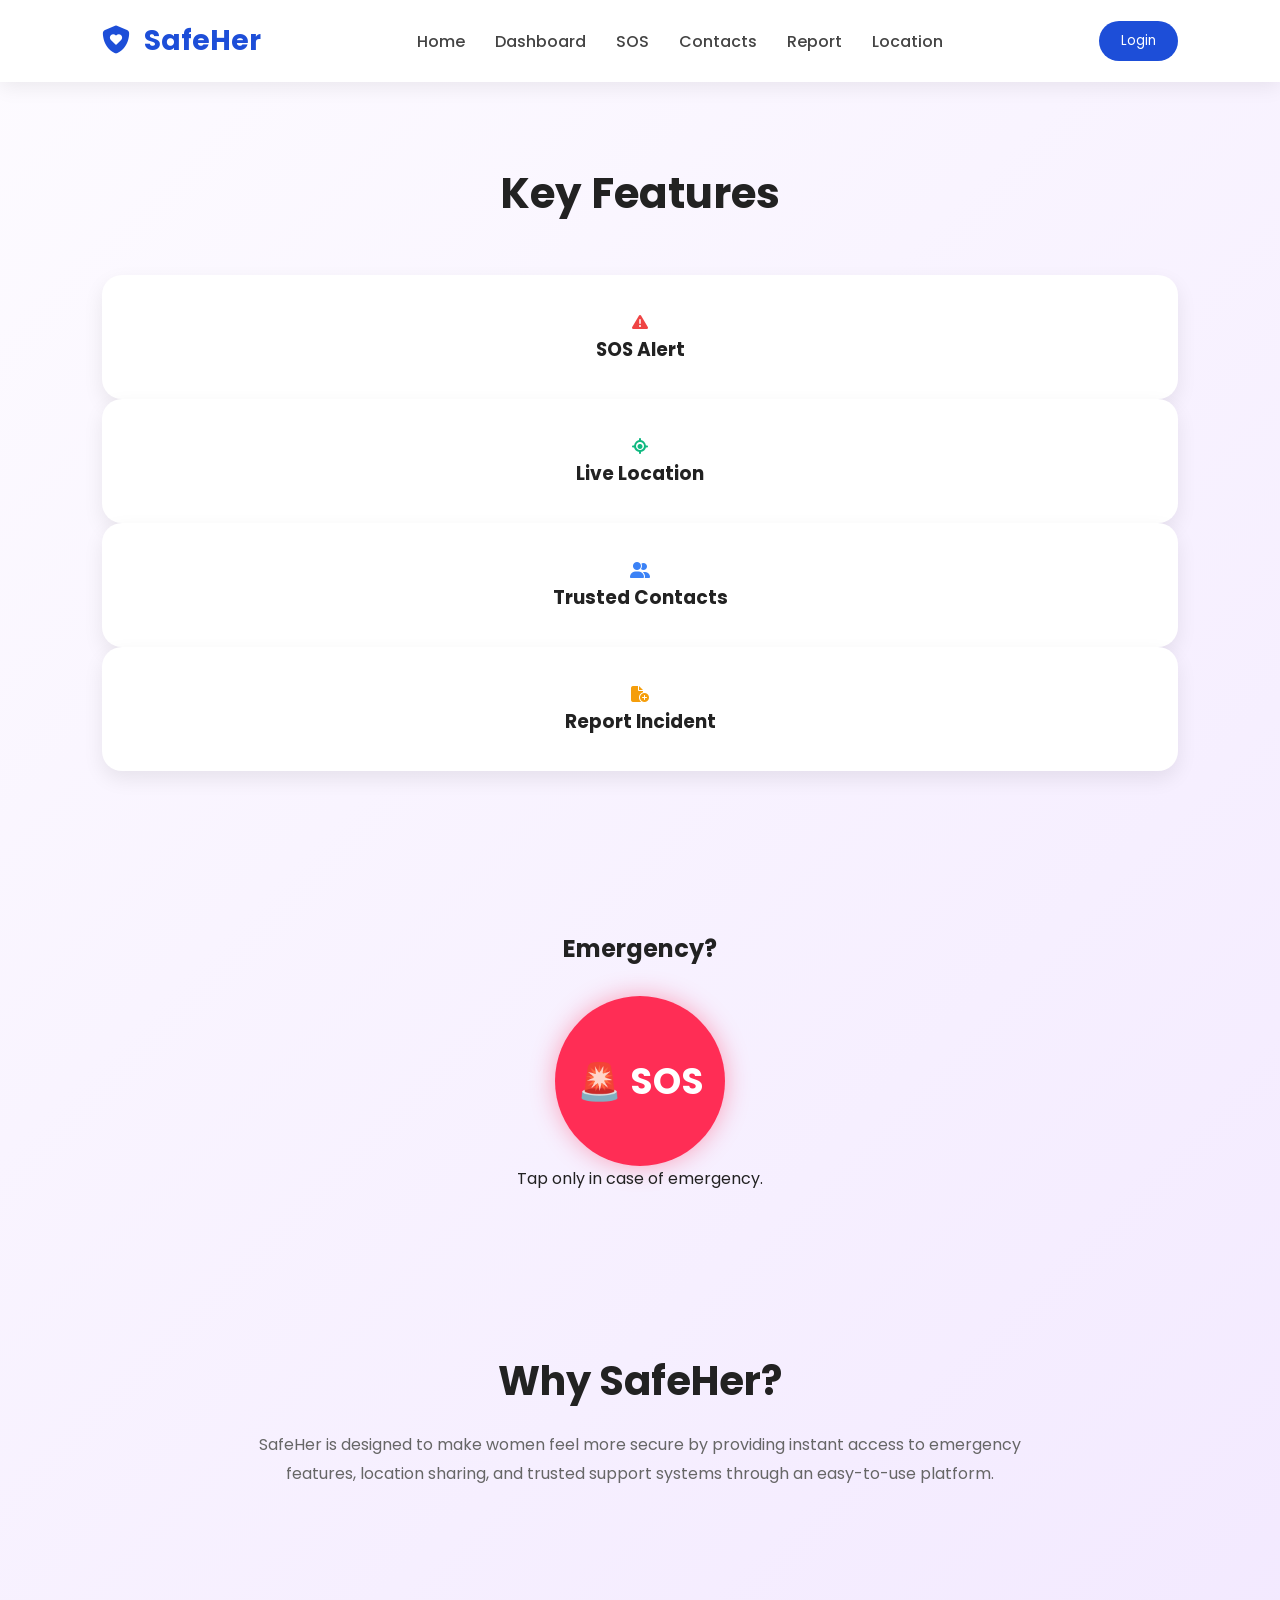
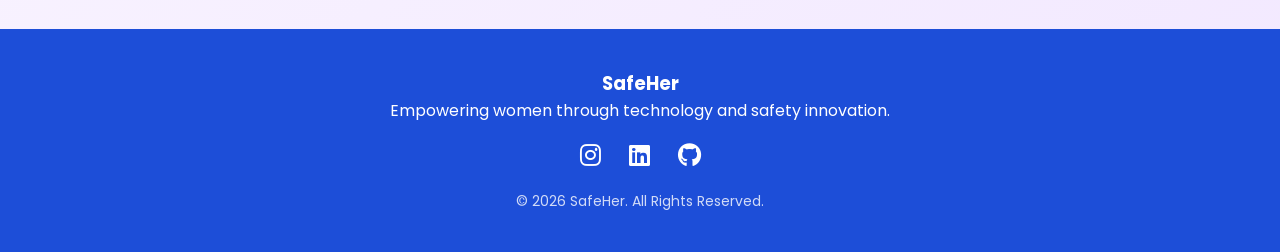
==== index.html @ ff060c8f "Add files via upload" ====
<!DOCTYPE html>
<html lang="en">
<head>
  <meta charset="UTF-8" />
  <meta name="viewport" content="width=device-width, initial-scale=1.0" />
  <title>SafeHer | Women Safety Platform</title>

  <!-- Google Font -->
  <link rel="preconnect" href="https://fonts.googleapis.com">
  <link rel="preconnect" href="https://fonts.gstatic.com" crossorigin>
  <link href="https://fonts.googleapis.com/css2?family=Poppins:wght@300;400;500;600;700&display=swap" rel="stylesheet">

  <!-- Font Awesome Icons -->
  <link rel="stylesheet"
    href="https://cdnjs.cloudflare.com/ajax/libs/font-awesome/6.5.2/css/all.min.css">

  <!-- CSS -->
  <link rel="stylesheet" href="style.css">
</head>

<body>

  <nav class="navbar">

    <div class="logo">
        <i class="fa-solid fa-shield-heart"></i>
        SafeHer
    </div>

    <ul class="nav-links">

        <li><a href="index.html">Home</a></li>

        <li><a href="dashboard.html">Dashboard</a></li>

        <li><a href="sos.html">SOS</a></li>

        <li><a href="contacts.html">Contacts</a></li>

        <li><a href="report.html">Report</a></li>

        <li><a href="location.html">Location</a></li>



    </ul>

    <a href="login.html">
    <button class="login-btn">
        Login
    </button>
    </a>

</nav>

  <!-- Features -->
  <section id="features" class="features">

    <h2>Key Features</h2>

<div class="feature-card">
    <i class="fa-solid fa-triangle-exclamation sos-icon"></i>
    <h3>SOS Alert</h3>
</div>

<div class="feature-card">
    <i class="fa-solid fa-location-crosshairs location-icon"></i>
    <h3>Live Location</h3>
</div>

<div class="feature-card">
    <i class="fa-solid fa-user-group contacts-icon"></i>
    <h3>Trusted Contacts</h3>
</div>

<div class="feature-card">
    <i class="fa-solid fa-file-circle-plus report-icon"></i>
    <h3>Report Incident</h3>
</div>

  </section>

  <!-- SOS CTA -->
  <section class="sos-section">

    <h2>Emergency?</h2>

    <button id="sosBtn" class="sos-button">
      🚨 SOS
    </button>

    <p>Tap only in case of emergency.</p>

  </section>

  <!-- About -->
  <section id="about" class="about">

    <h2>Why SafeHer?</h2>

    <p>
      SafeHer is designed to make women feel more secure by providing
      instant access to emergency features, location sharing, and
      trusted support systems through an easy-to-use platform.
    </p>

  </section>
  

  <!-- Footer -->
  <footer id="contact">

    <h3>SafeHer</h3>

    <p>
      Empowering women through technology and safety innovation.
    </p>

    <div class="socials">
      <i class="fab fa-instagram"></i>
      <i class="fab fa-linkedin"></i>
      <i class="fab fa-github"></i>
    </div>

    <p class="copyright">
      © 2026 SafeHer. All Rights Reserved.
    </p>

  </footer>

  <script src="script.js"></script>

</body>
</html>
---- style.css ----
*{
    margin:0;
    padding:0;
    box-sizing:border-box;
    font-family:'Poppins',sans-serif;
}

body{
    background:linear-gradient(135deg,#fdfbff,#f2e8ff);
    color:#222;
}

/* NAVBAR */

.navbar{
    display:flex;
    justify-content:space-between;
    align-items:center;
    padding:20px 8%;
    background:white;
    box-shadow:0 4px 20px rgba(0,0,0,0.08);
    position:sticky;
    top:0;
    z-index:1000;
}

.logo{
    font-size:28px;
    font-weight:700;
    color:#1D4ED8;
}

.logo i{
    margin-right:8px;
}

.nav-links{
    display:flex;
    list-style:none;
    gap:30px;
}

.nav-links a{
    text-decoration:none;
    color:#444;
    font-weight:500;
    transition:0.3s;
}

.nav-links a:hover{
    color: #1D4ED8;
}

.login-btn{
    padding:10px 22px;
    border:none;
    border-radius:25px;
    background:#1D4ED8;
    color:white;
    cursor:pointer;
    transition:.3s;
}

.login-btn:hover{
    transform:scale(1.05);
}

/* HERO */

.hero{
    display:flex;
    justify-content:space-between;
    align-items:center;
    padding:80px 8%;
    flex-wrap:wrap;
}

.hero-text{
    flex:1;
    min-width:320px;
}

.hero-text h1{
    font-size:58px;
    line-height:1.2;
}

.hero-text span{
    color:#1D4ED8;
}

.hero-text p{
    margin-top:20px;
    font-size:18px;
    color:#666;
    max-width:550px;
}

.hero-buttons{
    margin-top:35px;
}

.primary-btn,
.secondary-btn{
    padding:14px 28px;
    border:none;
    border-radius:30px;
    cursor:pointer;
    margin-right:15px;
    font-size:16px;
}

.primary-btn{
    background:#1D4ED8;
    color:white;
}

.primary-btn:hover{
    transform:translateY(-3px);
}

.secondary-btn{
    background:white;
    box-shadow:0 4px 15px rgba(0,0,0,.1);
}

/* GLASS CARDS */

.hero-image{
    display:flex;
    flex-direction:column;
    gap:25px;
    margin-top:40px;
}

.glass-card{
    width:260px;
    padding:30px;
    background:rgba(255,255,255,0.45);
    backdrop-filter:blur(10px);
    border-radius:20px;
    box-shadow:0 8px 25px rgba(0,0,0,.08);
    transition:.3s;
}

.glass-card:hover{
    transform:translateY(-8px);
}

.glass-card i{
    font-size:35px;
    color:#e11515;
    margin-bottom:10px;
}

/* FEATURES */

.features{
    padding:80px 8%;
    text-align:center;
}

.features h2{
    font-size:42px;
    margin-bottom:50px;
}

.feature-grid{
    display:grid;
    grid-template-columns:repeat(auto-fit,minmax(240px,1fr));
    gap:25px;
}

.feature-card{
    background:white;
    padding:35px;
    border-radius:20px;
    box-shadow:0 8px 20px rgba(0,0,0,.08);
    transition:.3s;
}

.feature-card:hover{
    transform:translateY(-10px);
}

/* SOS Alert - Red */
.sos-icon {
    color: #EF4444;
}

/* Live Location - Green */
.location-icon {
    color: #10B981;
}

/* Trusted Contacts - Blue */
.contacts-icon {
    color: #3B82F6;
}

/* Report Incident - Orange */
.report-icon {
    color: #F59E0B;
}

/* SOS */

.sos-section{
    padding:80px 20px;
    text-align:center;
}

.sos-button{
    margin-top:30px;
    width:170px;
    height:170px;
    border-radius:50%;
    border:none;
    font-size:36px;
    font-weight:bold;
    background:#ff2d55;
    color:white;
    cursor:pointer;
    animation:pulse 1.6s infinite;
    box-shadow:0 0 25px rgba(255,45,85,.4);
}

@keyframes pulse{
    0%{
        transform:scale(1);
    }
    50%{
        transform:scale(1.08);
    }
    100%{
        transform:scale(1);
    }
}

/* ABOUT */

.about{
    padding:80px 10%;
    text-align:center;
}

.about h2{
    font-size:40px;
    margin-bottom:20px;
}

.about p{
    color:#666;
    line-height:1.8;
    max-width:800px;
    margin:auto;
}

/* FOOTER */

footer{
    margin-top:60px;
    background:#1D4ED8;
    color:white;
    text-align:center;
    padding:40px 20px;
}

.socials{
    margin:20px 0;
}

.socials i{
    font-size:24px;
    margin:0 12px;
    cursor:pointer;
}

.socials i:hover{
    transform:scale(1.2);
}

.copyright{
    opacity:0.8;
    font-size:14px;
}

/* MOBILE */

@media(max-width:768px){

    .navbar{
        flex-direction:column;
        gap:15px;
    }

    .nav-links{
        flex-wrap:wrap;
        justify-content:center;
    }

    .hero{
        text-align:center;
    }

    .hero-text h1{
        font-size:42px;
    }

    .hero-image{
        align-items:center;
    }

}
.report-form{
    max-width:600px;
    margin:auto;
    display:flex;
    flex-direction:column;
    gap:15px;
}

.report-form input,
.report-form textarea{

    padding:15px;
    border:none;
    border-radius:15px;
    box-shadow:0 4px 10px rgba(0,0,0,.1);

}

.report-form button{
    margin-top:10px;
}
.back-btn{
    display:inline-block;
    margin:20px;
    padding:10px 20px;
    text-decoration:none;
    background:white;
    color:#1D4ED8;
    border-radius:25px;
    box-shadow:0 4px 10px rgba(0,0,0,.1);
    transition:.3s;
}

.back-btn:hover{
    background:#1D4ED8;
    color:white;
}
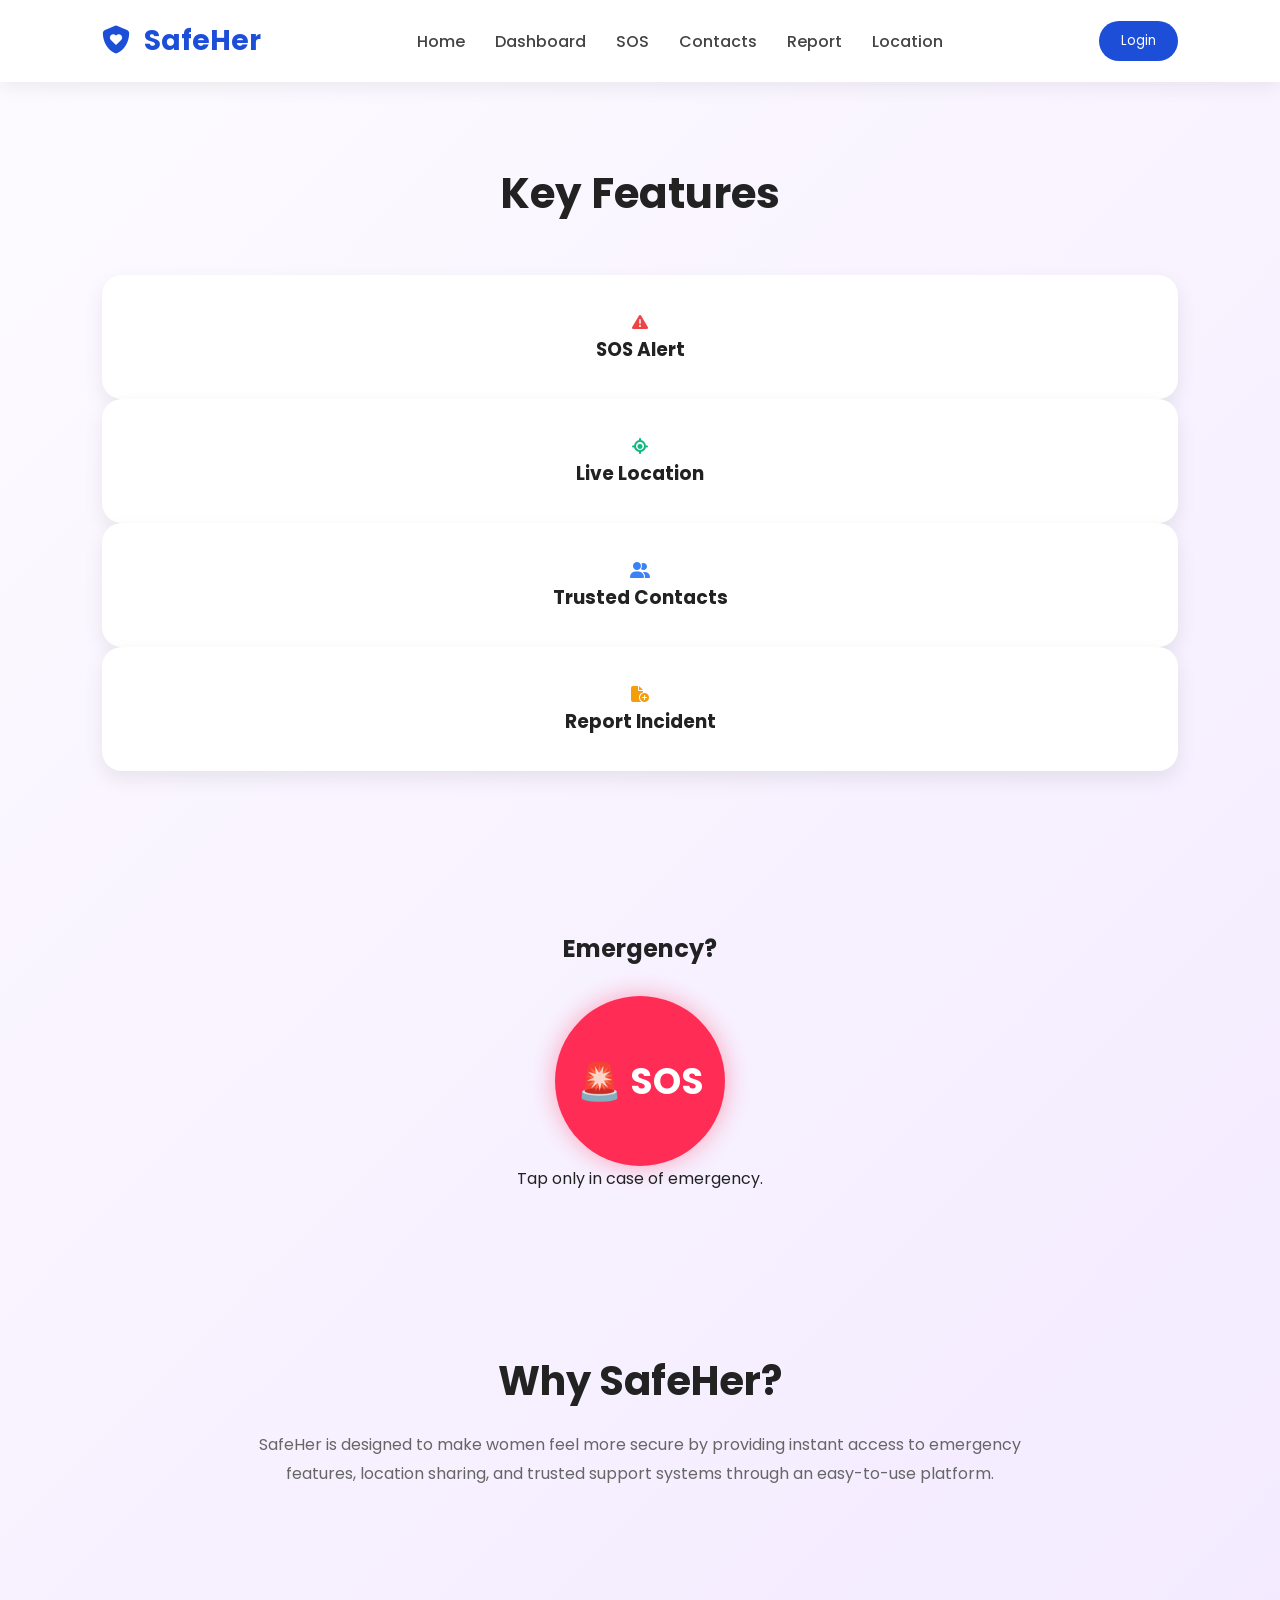
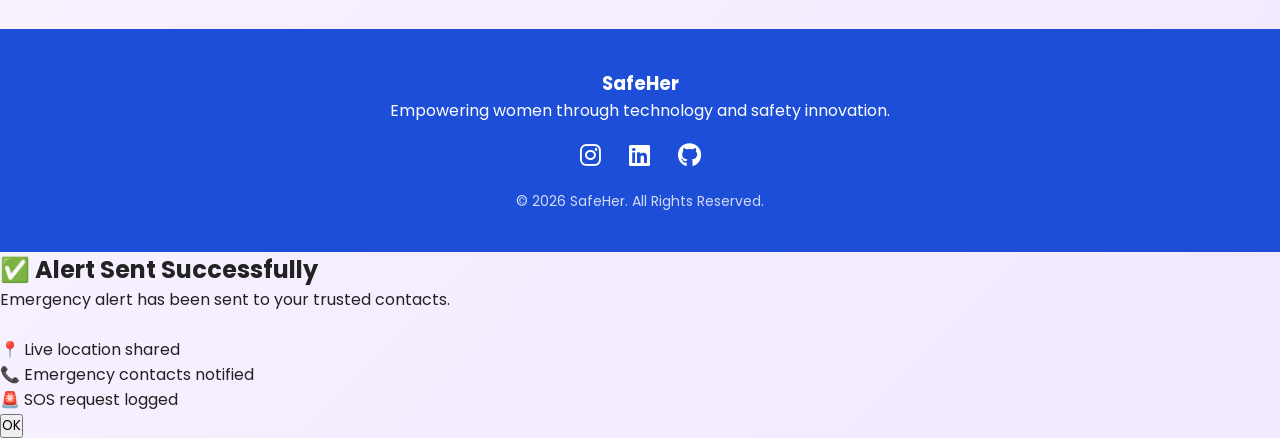
==== commit ec1fff37: "Update index.html" ====
--- a/index.html
+++ b/index.html
@@ -128,7 +128,24 @@
 
   </footer>
 
-  <script src="script.js"></script>
 
+ <div id="sosPopup" class="popup">
+    <div class="popup-content">
+        <h2>✅ Alert Sent Successfully</h2>
+
+        <p>
+            Emergency alert has been sent to your trusted contacts.<br><br>
+            📍 Live location shared<br>
+            📞 Emergency contacts notified<br>
+            🚨 SOS request logged
+        </p>
+
+        <button onclick="closePopup()">
+            OK
+        </button>
+    </div>
+</div> 
+
+<script src="script.js"></script>
 </body>
-</html>+</html>
